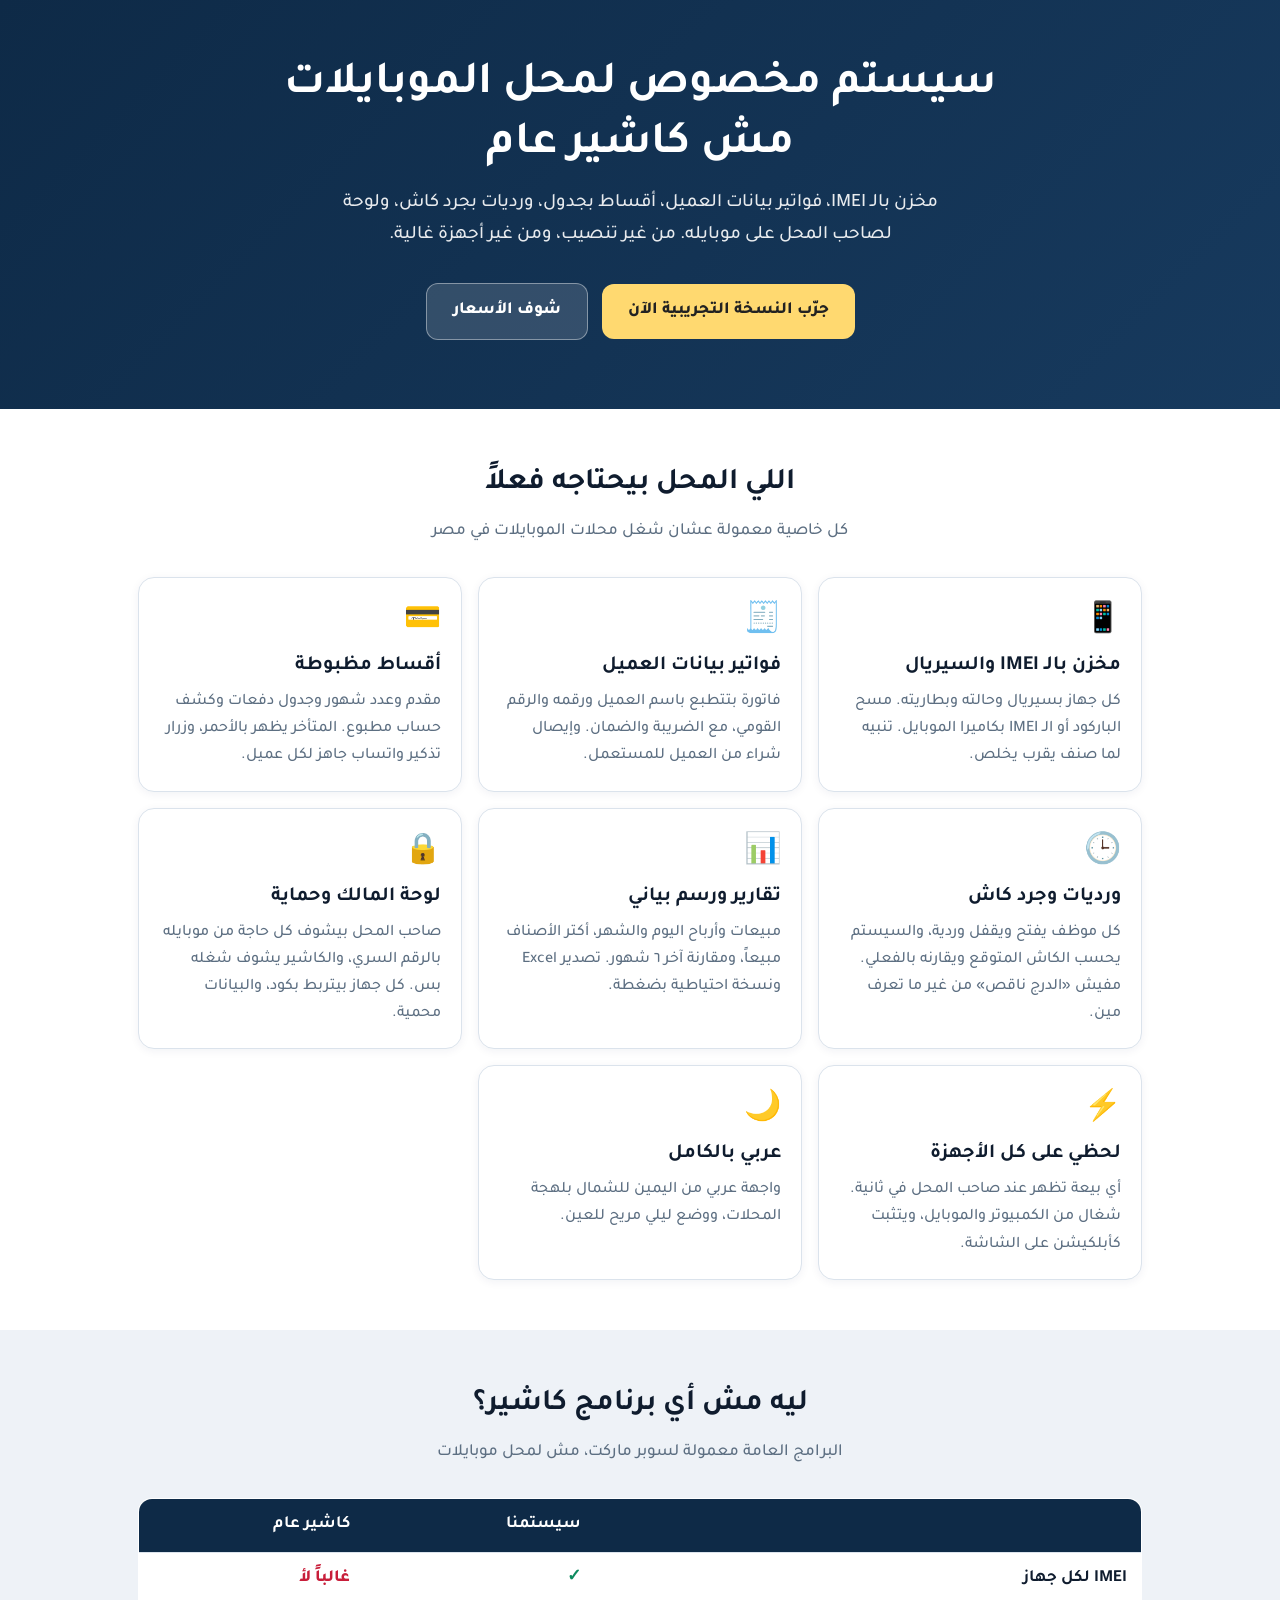
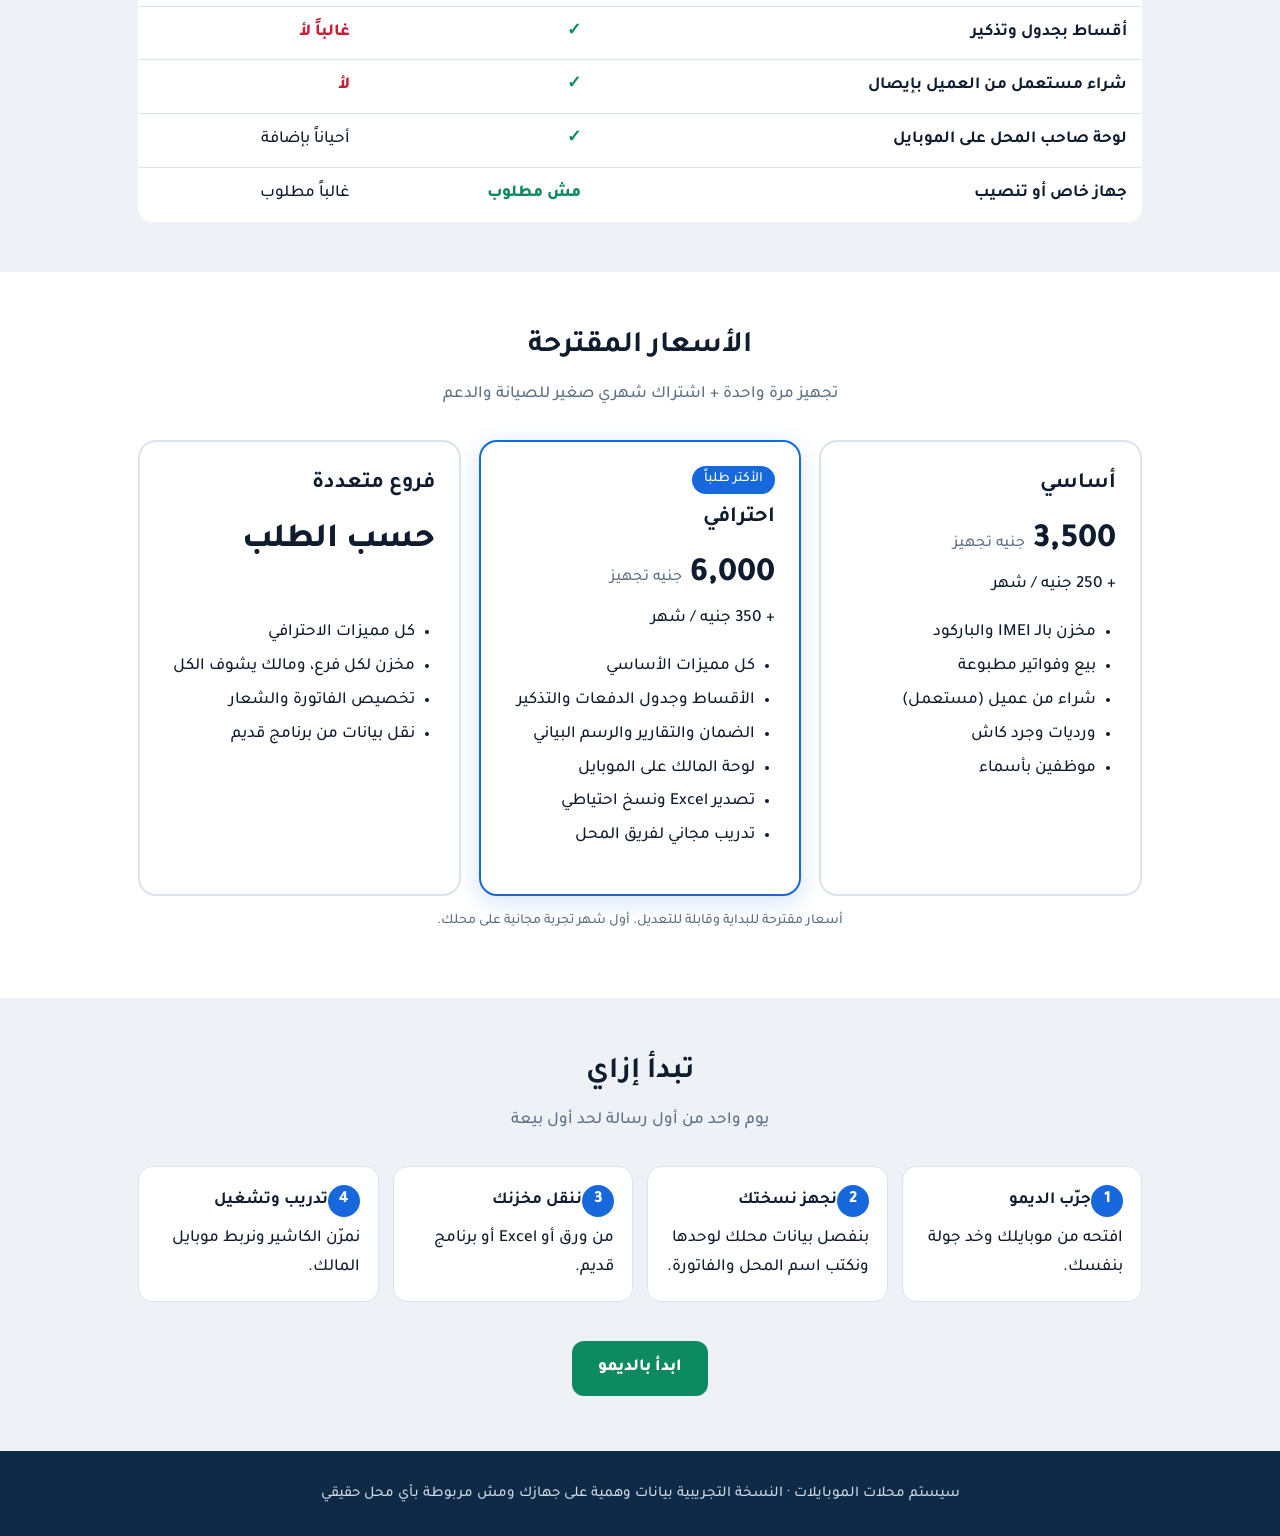
==== index.html @ eb91012e "add index.html" ====
<!doctype html>
<html lang="ar" dir="rtl">
<head>
<meta charset="utf-8">
<meta name="viewport" content="width=device-width,initial-scale=1">
<title>سيستم محلات الموبايلات: مخزن، IMEI، أقساط، ورديات</title>
<meta name="description" content="سيستم إدارة مخصوص لمحلات الموبايلات في مصر: مخزن بالسيريال، فواتير، أقساط، ورديات، تقارير ولوحة للمالك. يشتغل من أي موبايل أو كمبيوتر.">
<meta name="theme-color" content="#0e2a47">
<link rel="stylesheet" href="https://fonts.googleapis.com/css2?family=Tajawal:wght@400;500;700;800&display=swap">
<style>
:root{--navy:#0e2a47;--blue:#1668dc;--green:#0d8a5f;--ink:#0f1c2e;--mute:#5d6f82;--line:#dbe3ec;--bg:#eef2f7}
*{box-sizing:border-box}body{margin:0;font:500 17px/1.7 Tajawal,Tahoma,Arial,sans-serif;color:var(--ink);background:#fff}
a{color:inherit}.wrap{max-width:1040px;margin:0 auto;padding:0 18px}
.hero{background:linear-gradient(135deg,var(--navy),#173a5e);color:#fff;padding:56px 0 64px;text-align:center}
.hero h1{font-size:clamp(28px,5vw,46px);margin:0 0 12px;line-height:1.3}.hero p{margin:0 auto 26px;max-width:640px;opacity:.9;font-size:19px}
.btn{display:inline-block;padding:13px 26px;border-radius:12px;font-weight:800;text-decoration:none;margin:5px;font-size:17px}
.b1{background:#ffd970;color:#222}.b2{background:rgba(255,255,255,.14);color:#fff;border:1px solid rgba(255,255,255,.4)}
.b3{background:var(--green);color:#fff}
section{padding:50px 0}section.alt{background:var(--bg)}
h2{text-align:center;font-size:30px;margin:0 0 8px}.sub{text-align:center;color:var(--mute);margin:0 0 30px}
.grid{display:grid;grid-template-columns:repeat(auto-fit,minmax(250px,1fr));gap:16px}
.card{background:#fff;border:1px solid var(--line);border-radius:16px;padding:20px;box-shadow:0 2px 10px rgba(15,40,80,.06)}
.card h3{margin:0 0 6px;font-size:20px}.card p{margin:0;color:var(--mute);font-size:16px}.ic{font-size:30px}
.plans{display:grid;grid-template-columns:repeat(auto-fit,minmax(260px,1fr));gap:18px;align-items:stretch}
.plan{background:#fff;border:2px solid var(--line);border-radius:18px;padding:24px;display:flex;flex-direction:column}
.plan.top{border-color:var(--blue);box-shadow:0 6px 24px rgba(22,104,220,.18)}
.plan h3{margin:0;font-size:22px}.price{font-size:34px;font-weight:800;margin:10px 0 0}.price small{font-size:16px;color:var(--mute);font-weight:500}
.plan ul{padding:0 20px 0 0;margin:14px 0;flex:1}.plan li{margin:5px 0}
.tag{background:var(--blue);color:#fff;border-radius:99px;padding:2px 12px;font-size:14px;align-self:flex-start;margin-bottom:6px}
.steps{display:grid;grid-template-columns:repeat(auto-fit,minmax(200px,1fr));gap:14px;counter-reset:s}
.step{background:#fff;border-radius:14px;padding:18px;border:1px solid var(--line)}.step:before{counter-increment:s;content:counter(s);display:inline-flex;width:32px;height:32px;border-radius:50%;background:var(--blue);color:#fff;align-items:center;justify-content:center;font-weight:800;margin-bottom:8px}
.cmp{width:100%;border-collapse:collapse;background:#fff;border-radius:14px;overflow:hidden;border:1px solid var(--line)}
.cmp th,.cmp td{padding:12px 14px;text-align:right;border-bottom:1px solid var(--line)}.cmp th{background:var(--navy);color:#fff}.cmp td:first-child{font-weight:700}
.y{color:var(--green);font-weight:800}.n{color:#c81e3a;font-weight:800}
.note{color:var(--mute);font-size:14px;text-align:center;margin-top:14px}
footer{background:var(--navy);color:#cfd9e6;text-align:center;padding:30px 0;font-size:15px}
.cta{text-align:center}
</style>
</head>
<body>
<header class="hero"><div class="wrap">
  <h1>سيستم مخصوص لمحل الموبايلات<br>مش كاشير عام</h1>
  <p>مخزن بالـ IMEI، فواتير بيانات العميل، أقساط بجدول، ورديات بجرد كاش، ولوحة لصاحب المحل على موبايله. من غير تنصيب، ومن غير أجهزة غالية.</p>
  <a class="btn b1" href="demo/">جرّب النسخة التجريبية الآن</a>
  <a class="btn b2" href="#pricing">شوف الأسعار</a>
  <a class="btn b2 wa-cta" id="waTop" href="#" style="display:none">كلمنا واتساب</a>
</div></header>

<section><div class="wrap">
  <h2>اللي المحل بيحتاجه فعلاً</h2><p class="sub">كل خاصية معمولة عشان شغل محلات الموبايلات في مصر</p>
  <div class="grid">
    <div class="card"><div class="ic">📱</div><h3>مخزن بالـ IMEI والسيريال</h3><p>كل جهاز بسيريال وحالته وبطاريته. مسح الباركود أو الـ IMEI بكاميرا الموبايل. تنبيه لما صنف يقرب يخلص.</p></div>
    <div class="card"><div class="ic">🧾</div><h3>فواتير بيانات العميل</h3><p>فاتورة بتتطبع باسم العميل ورقمه والرقم القومي، مع الضريبة والضمان. وإيصال شراء من العميل للمستعمل.</p></div>
    <div class="card"><div class="ic">💳</div><h3>أقساط مظبوطة</h3><p>مقدم وعدد شهور وجدول دفعات وكشف حساب مطبوع. المتأخر يظهر بالأحمر، وزرار تذكير واتساب جاهز لكل عميل.</p></div>
    <div class="card"><div class="ic">🕒</div><h3>ورديات وجرد كاش</h3><p>كل موظف يفتح ويقفل وردية، والسيستم يحسب الكاش المتوقع ويقارنه بالفعلي. مفيش «الدرج ناقص» من غير ما تعرف مين.</p></div>
    <div class="card"><div class="ic">📊</div><h3>تقارير ورسم بياني</h3><p>مبيعات وأرباح اليوم والشهر، أكتر الأصناف مبيعاً، ومقارنة آخر ٦ شهور. تصدير Excel ونسخة احتياطية بضغطة.</p></div>
    <div class="card"><div class="ic">🔒</div><h3>لوحة المالك وحماية</h3><p>صاحب المحل بيشوف كل حاجة من موبايله بالرقم السري، والكاشير يشوف شغله بس. كل جهاز بيتربط بكود، والبيانات محمية.</p></div>
    <div class="card"><div class="ic">⚡</div><h3>لحظي على كل الأجهزة</h3><p>أي بيعة تظهر عند صاحب المحل في ثانية. شغال من الكمبيوتر والموبايل، ويتثبت كأبلكيشن على الشاشة.</p></div>
    <div class="card"><div class="ic">🌙</div><h3>عربي بالكامل</h3><p>واجهة عربي من اليمين للشمال بلهجة المحلات، ووضع ليلي مريح للعين.</p></div>
  </div>
</div></section>

<section class="alt"><div class="wrap">
  <h2>ليه مش أي برنامج كاشير؟</h2><p class="sub">البرامج العامة معمولة لسوبر ماركت، مش لمحل موبايلات</p>
  <table class="cmp"><thead><tr><th></th><th>سيستمنا</th><th>كاشير عام</th></tr></thead><tbody>
    <tr><td>IMEI لكل جهاز</td><td class="y">✓</td><td class="n">غالباً لأ</td></tr>
    <tr><td>أقساط بجدول وتذكير</td><td class="y">✓</td><td class="n">غالباً لأ</td></tr>
    <tr><td>شراء مستعمل من العميل بإيصال</td><td class="y">✓</td><td class="n">لأ</td></tr>
    <tr><td>لوحة صاحب المحل على الموبايل</td><td class="y">✓</td><td>أحياناً بإضافة</td></tr>
    <tr><td>جهاز خاص أو تنصيب</td><td class="y">مش مطلوب</td><td>غالباً مطلوب</td></tr>
  </tbody></table>
</div></section>

<section id="pricing"><div class="wrap">
  <h2>الأسعار المقترحة</h2><p class="sub">تجهيز مرة واحدة + اشتراك شهري صغير للصيانة والدعم</p>
  <div class="plans">
    <div class="plan"><h3>أساسي</h3><div class="price">3,500 <small>جنيه تجهيز</small></div><div>+ 250 جنيه / شهر</div>
      <ul><li>مخزن بالـ IMEI والباركود</li><li>بيع وفواتير مطبوعة</li><li>شراء من عميل (مستعمل)</li><li>ورديات وجرد كاش</li><li>موظفين بأسماء</li></ul></div>
    <div class="plan top"><span class="tag">الأكتر طلباً</span><h3>احترافي</h3><div class="price">6,000 <small>جنيه تجهيز</small></div><div>+ 350 جنيه / شهر</div>
      <ul><li>كل مميزات الأساسي</li><li>الأقساط وجدول الدفعات والتذكير</li><li>الضمان والتقارير والرسم البياني</li><li>لوحة المالك على الموبايل</li><li>تصدير Excel ونسخ احتياطي</li><li>تدريب مجاني لفريق المحل</li></ul></div>
    <div class="plan"><h3>فروع متعددة</h3><div class="price">حسب الطلب</div><div>&nbsp;</div>
      <ul><li>كل مميزات الاحترافي</li><li>مخزن لكل فرع، ومالك يشوف الكل</li><li>تخصيص الفاتورة والشعار</li><li>نقل بيانات من برنامج قديم</li></ul></div>
  </div>
  <p class="note">أسعار مقترحة للبداية وقابلة للتعديل. أول شهر تجربة مجانية على محلك.</p>
</div></section>

<section class="alt"><div class="wrap">
  <h2>تبدأ إزاي</h2><p class="sub">يوم واحد من أول رسالة لحد أول بيعة</p>
  <div class="steps">
    <div class="step"><b>جرّب الديمو</b><br>افتحه من موبايلك وخد جولة بنفسك.</div>
    <div class="step"><b>نجهز نسختك</b><br>بنفصل بيانات محلك لوحدها ونكتب اسم المحل والفاتورة.</div>
    <div class="step"><b>ننقل مخزنك</b><br>من ورق أو Excel أو برنامج قديم.</div>
    <div class="step"><b>تدريب وتشغيل</b><br>نمرّن الكاشير ونربط موبايل المالك.</div>
  </div>
  <div class="cta" style="margin-top:34px"><a class="btn b3" href="demo/">ابدأ بالديمو</a> <a class="btn b3 wa-cta" id="waBot" href="#" style="display:none">كلمنا واتساب</a></div>
</div></section>

<footer><div class="wrap">سيستم محلات الموبايلات · النسخة التجريبية بيانات وهمية على جهازك ومش مربوطة بأي محل حقيقي</div></footer>
<script>
/* حط رقم واتساب بالصيغة الدولية بدون + (مثال: 2010xxxxxxxx) عشان يظهر زرار التواصل */
var WA_NUMBER = '';
if (WA_NUMBER) document.querySelectorAll('.wa-cta').forEach(function (a) {
  a.href = 'https://wa.me/' + WA_NUMBER + '?text=' + encodeURIComponent('أهلاً، عايز أعرف أكتر عن سيستم محلات الموبايلات');
  a.style.display = 'inline-block';
});
</script>
</body>
</html>
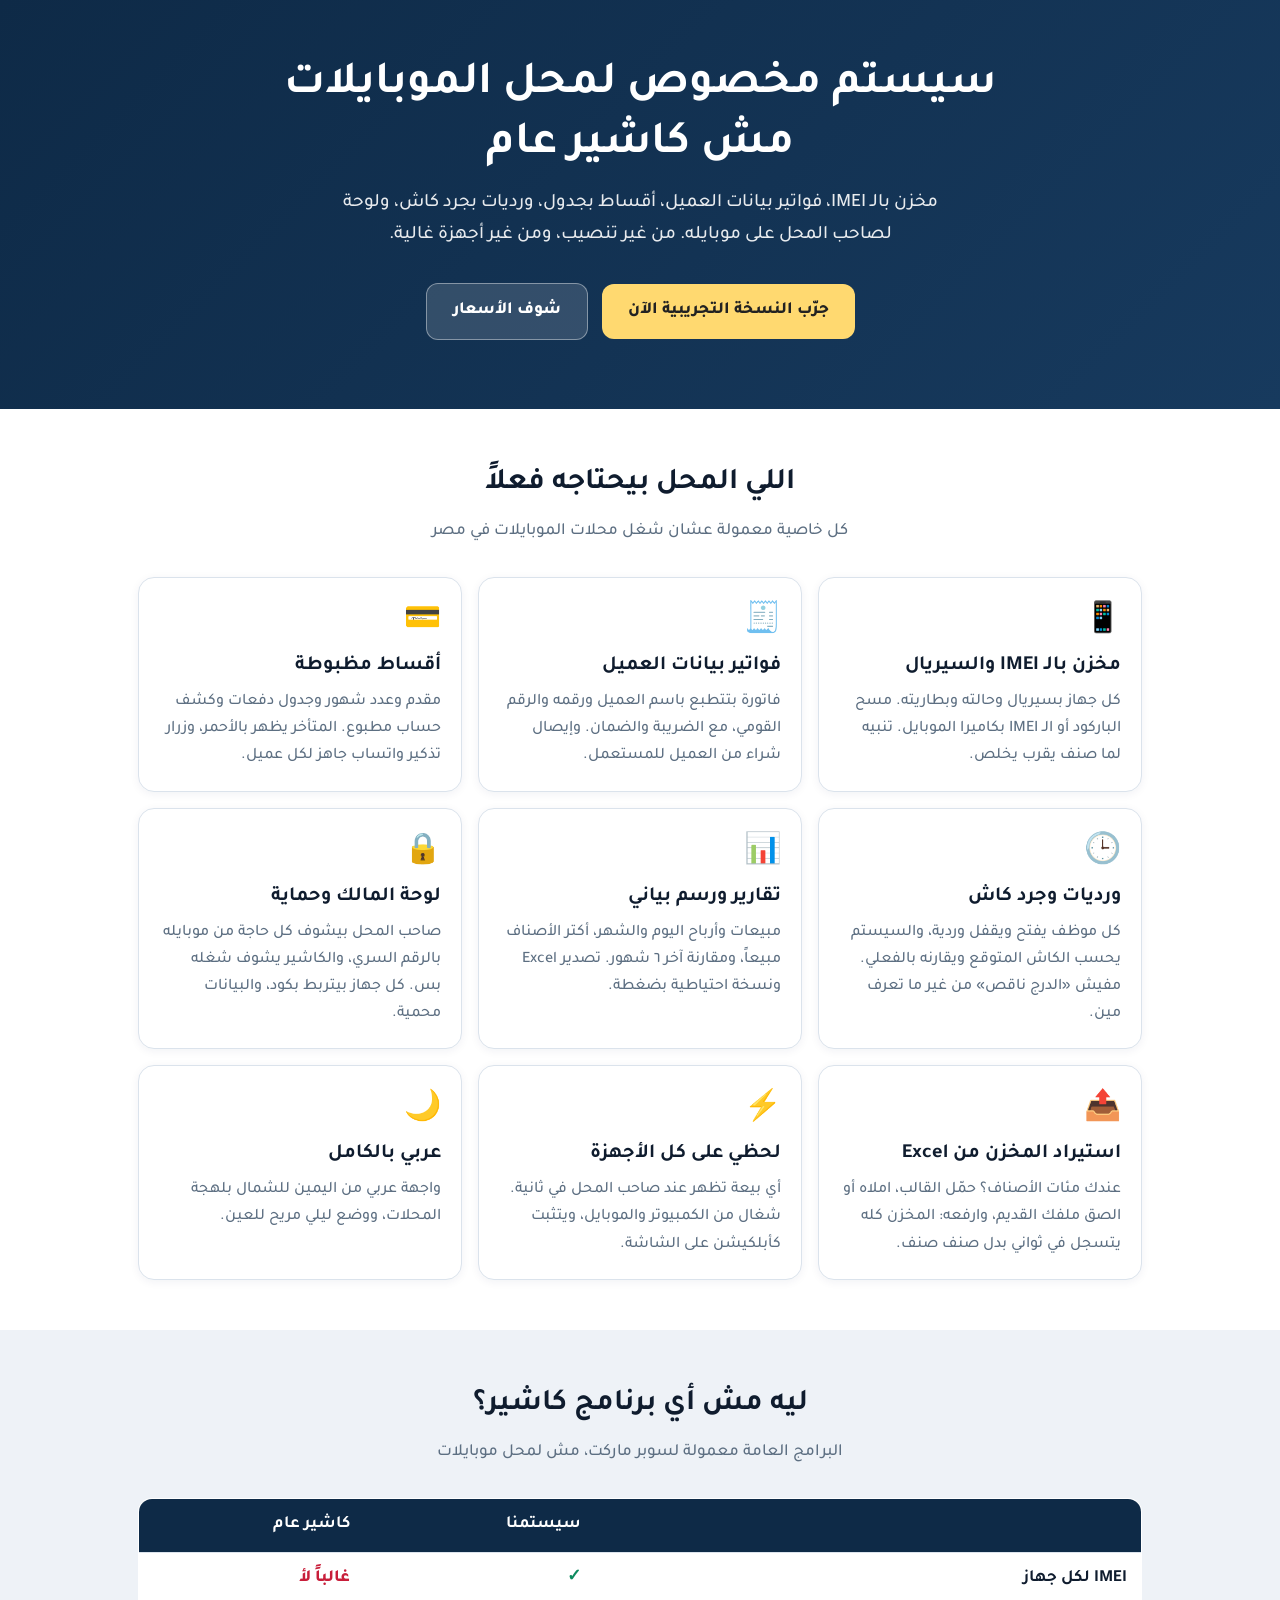
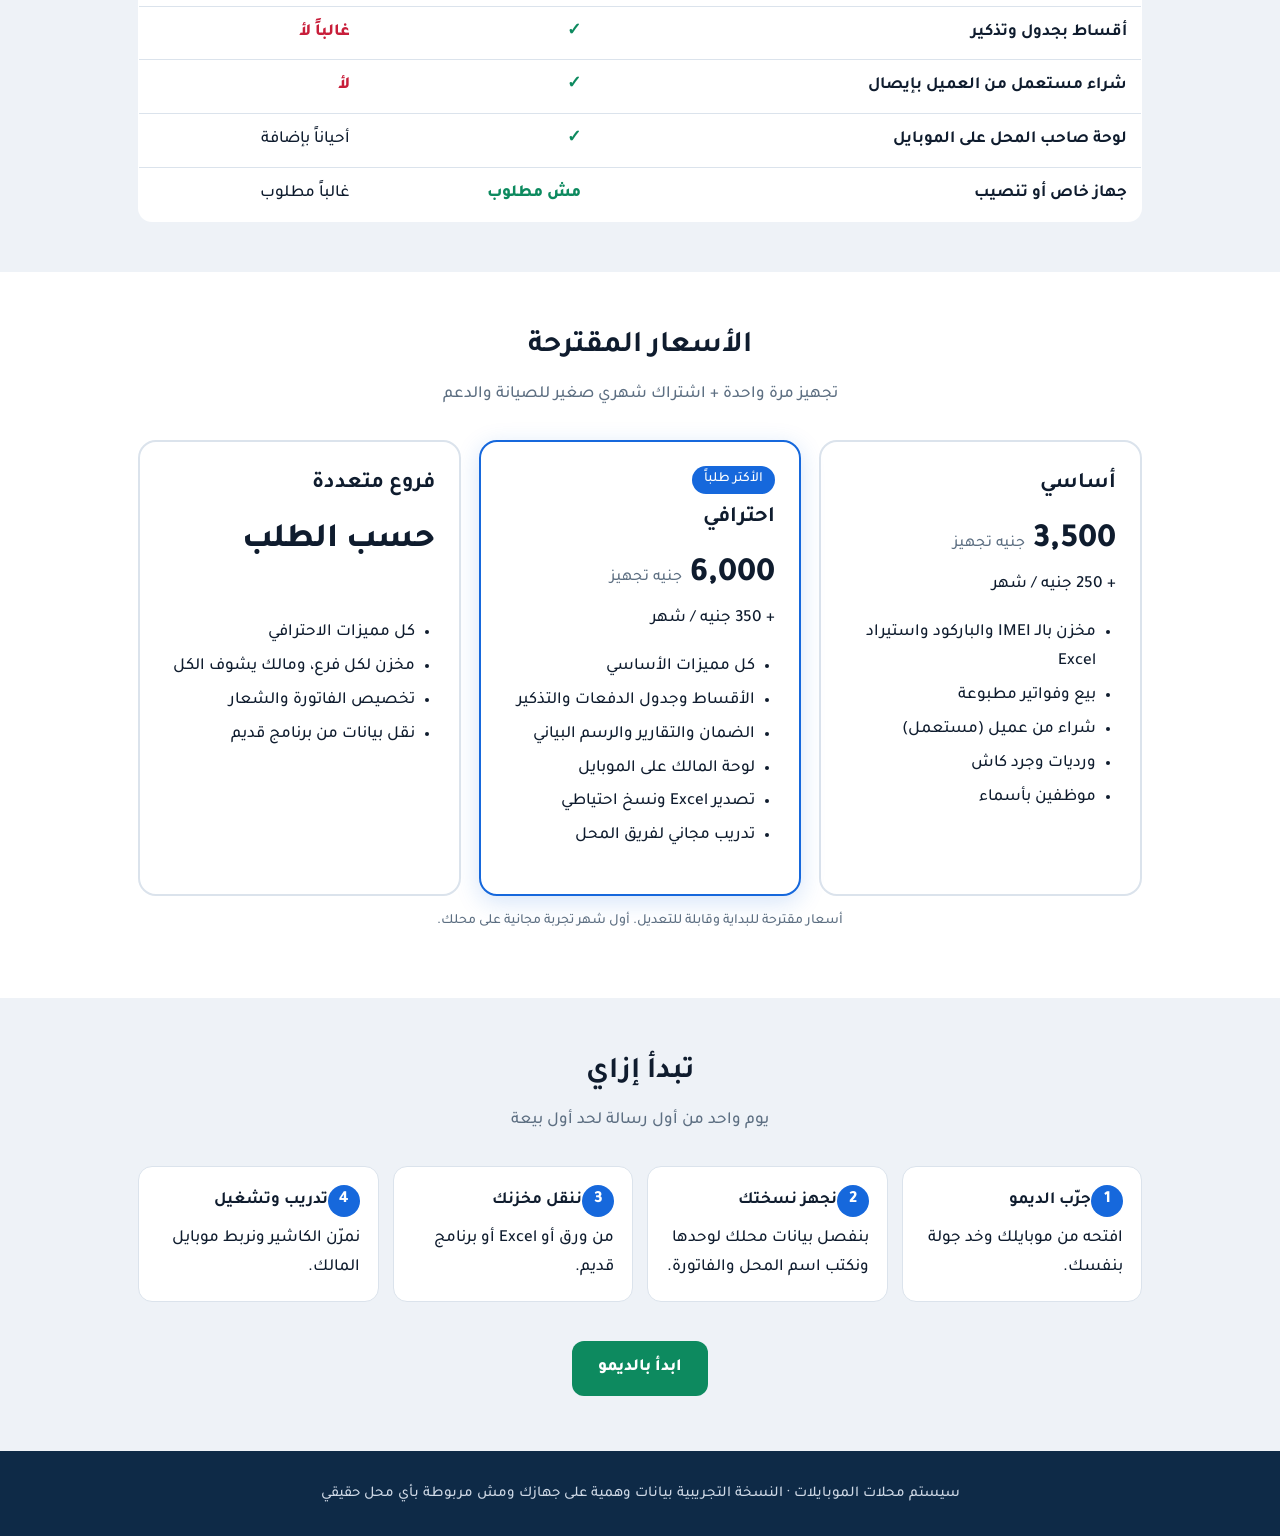
==== commit 9c7dc028: "bulk import + mobile" ====
--- a/index.html
+++ b/index.html
@@ -55,6 +55,7 @@
     <div class="card"><div class="ic">🕒</div><h3>ورديات وجرد كاش</h3><p>كل موظف يفتح ويقفل وردية، والسيستم يحسب الكاش المتوقع ويقارنه بالفعلي. مفيش «الدرج ناقص» من غير ما تعرف مين.</p></div>
     <div class="card"><div class="ic">📊</div><h3>تقارير ورسم بياني</h3><p>مبيعات وأرباح اليوم والشهر، أكتر الأصناف مبيعاً، ومقارنة آخر ٦ شهور. تصدير Excel ونسخة احتياطية بضغطة.</p></div>
     <div class="card"><div class="ic">🔒</div><h3>لوحة المالك وحماية</h3><p>صاحب المحل بيشوف كل حاجة من موبايله بالرقم السري، والكاشير يشوف شغله بس. كل جهاز بيتربط بكود، والبيانات محمية.</p></div>
+    <div class="card"><div class="ic">📤</div><h3>استيراد المخزن من Excel</h3><p>عندك مئات الأصناف؟ حمّل القالب، املاه أو الصق ملفك القديم، وارفعه: المخزن كله يتسجل في ثواني بدل صنف صنف.</p></div>
     <div class="card"><div class="ic">⚡</div><h3>لحظي على كل الأجهزة</h3><p>أي بيعة تظهر عند صاحب المحل في ثانية. شغال من الكمبيوتر والموبايل، ويتثبت كأبلكيشن على الشاشة.</p></div>
     <div class="card"><div class="ic">🌙</div><h3>عربي بالكامل</h3><p>واجهة عربي من اليمين للشمال بلهجة المحلات، ووضع ليلي مريح للعين.</p></div>
   </div>
@@ -75,7 +76,7 @@
   <h2>الأسعار المقترحة</h2><p class="sub">تجهيز مرة واحدة + اشتراك شهري صغير للصيانة والدعم</p>
   <div class="plans">
     <div class="plan"><h3>أساسي</h3><div class="price">3,500 <small>جنيه تجهيز</small></div><div>+ 250 جنيه / شهر</div>
-      <ul><li>مخزن بالـ IMEI والباركود</li><li>بيع وفواتير مطبوعة</li><li>شراء من عميل (مستعمل)</li><li>ورديات وجرد كاش</li><li>موظفين بأسماء</li></ul></div>
+      <ul><li>مخزن بالـ IMEI والباركود واستيراد Excel</li><li>بيع وفواتير مطبوعة</li><li>شراء من عميل (مستعمل)</li><li>ورديات وجرد كاش</li><li>موظفين بأسماء</li></ul></div>
     <div class="plan top"><span class="tag">الأكتر طلباً</span><h3>احترافي</h3><div class="price">6,000 <small>جنيه تجهيز</small></div><div>+ 350 جنيه / شهر</div>
       <ul><li>كل مميزات الأساسي</li><li>الأقساط وجدول الدفعات والتذكير</li><li>الضمان والتقارير والرسم البياني</li><li>لوحة المالك على الموبايل</li><li>تصدير Excel ونسخ احتياطي</li><li>تدريب مجاني لفريق المحل</li></ul></div>
     <div class="plan"><h3>فروع متعددة</h3><div class="price">حسب الطلب</div><div>&nbsp;</div>
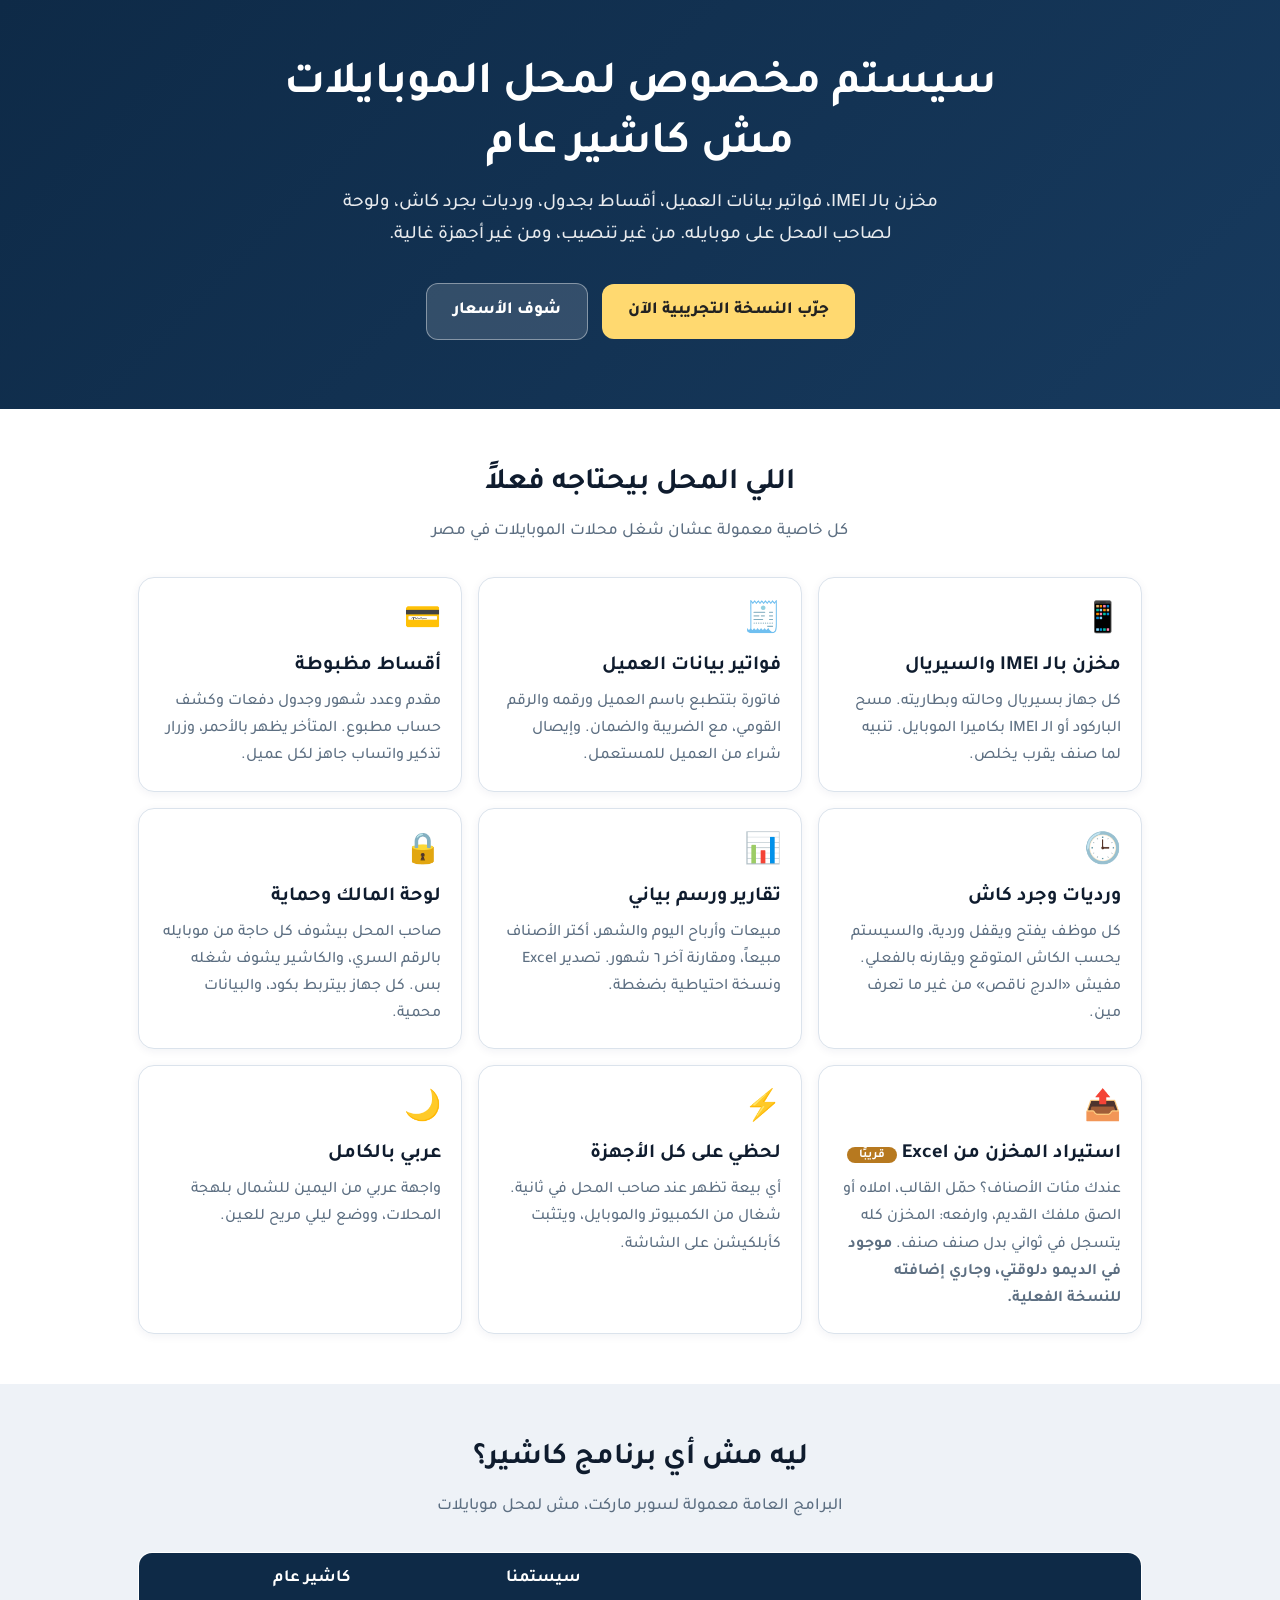
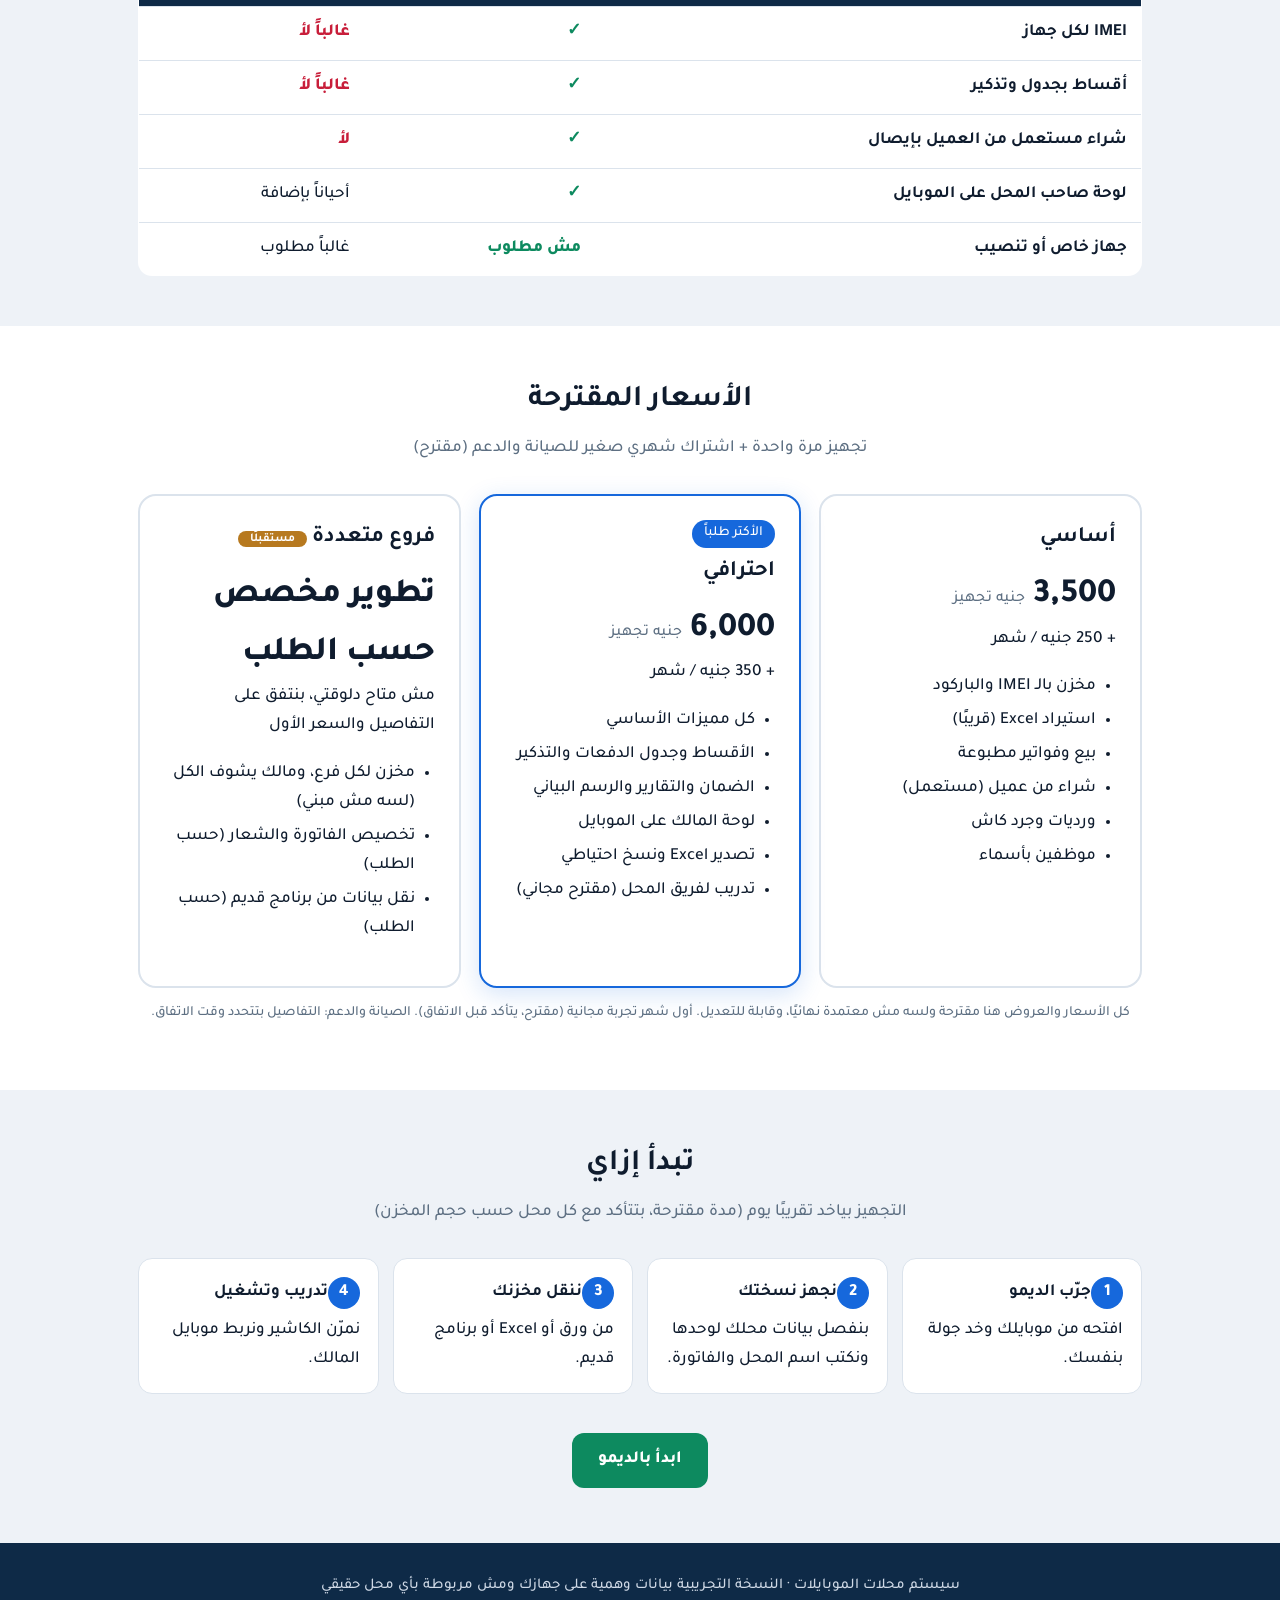
==== commit e059e336: "pitch accuracy pass" ====
--- a/index.html
+++ b/index.html
@@ -55,7 +55,7 @@
     <div class="card"><div class="ic">🕒</div><h3>ورديات وجرد كاش</h3><p>كل موظف يفتح ويقفل وردية، والسيستم يحسب الكاش المتوقع ويقارنه بالفعلي. مفيش «الدرج ناقص» من غير ما تعرف مين.</p></div>
     <div class="card"><div class="ic">📊</div><h3>تقارير ورسم بياني</h3><p>مبيعات وأرباح اليوم والشهر، أكتر الأصناف مبيعاً، ومقارنة آخر ٦ شهور. تصدير Excel ونسخة احتياطية بضغطة.</p></div>
     <div class="card"><div class="ic">🔒</div><h3>لوحة المالك وحماية</h3><p>صاحب المحل بيشوف كل حاجة من موبايله بالرقم السري، والكاشير يشوف شغله بس. كل جهاز بيتربط بكود، والبيانات محمية.</p></div>
-    <div class="card"><div class="ic">📤</div><h3>استيراد المخزن من Excel</h3><p>عندك مئات الأصناف؟ حمّل القالب، املاه أو الصق ملفك القديم، وارفعه: المخزن كله يتسجل في ثواني بدل صنف صنف.</p></div>
+    <div class="card"><div class="ic">📤</div><h3>استيراد المخزن من Excel <span class="tag" style="font-size:12px;background:#b7791f">قريبًا</span></h3><p>عندك مئات الأصناف؟ حمّل القالب، املاه أو الصق ملفك القديم، وارفعه: المخزن كله يتسجل في ثواني بدل صنف صنف. <b>موجود في الديمو دلوقتي، وجاري إضافته للنسخة الفعلية.</b></p></div>
     <div class="card"><div class="ic">⚡</div><h3>لحظي على كل الأجهزة</h3><p>أي بيعة تظهر عند صاحب المحل في ثانية. شغال من الكمبيوتر والموبايل، ويتثبت كأبلكيشن على الشاشة.</p></div>
     <div class="card"><div class="ic">🌙</div><h3>عربي بالكامل</h3><p>واجهة عربي من اليمين للشمال بلهجة المحلات، ووضع ليلي مريح للعين.</p></div>
   </div>
@@ -73,20 +73,20 @@
 </div></section>
 
 <section id="pricing"><div class="wrap">
-  <h2>الأسعار المقترحة</h2><p class="sub">تجهيز مرة واحدة + اشتراك شهري صغير للصيانة والدعم</p>
+  <h2>الأسعار المقترحة</h2><p class="sub">تجهيز مرة واحدة + اشتراك شهري صغير للصيانة والدعم (مقترح)</p>
   <div class="plans">
     <div class="plan"><h3>أساسي</h3><div class="price">3,500 <small>جنيه تجهيز</small></div><div>+ 250 جنيه / شهر</div>
-      <ul><li>مخزن بالـ IMEI والباركود واستيراد Excel</li><li>بيع وفواتير مطبوعة</li><li>شراء من عميل (مستعمل)</li><li>ورديات وجرد كاش</li><li>موظفين بأسماء</li></ul></div>
+      <ul><li>مخزن بالـ IMEI والباركود</li><li>استيراد Excel (قريبًا)</li><li>بيع وفواتير مطبوعة</li><li>شراء من عميل (مستعمل)</li><li>ورديات وجرد كاش</li><li>موظفين بأسماء</li></ul></div>
     <div class="plan top"><span class="tag">الأكتر طلباً</span><h3>احترافي</h3><div class="price">6,000 <small>جنيه تجهيز</small></div><div>+ 350 جنيه / شهر</div>
-      <ul><li>كل مميزات الأساسي</li><li>الأقساط وجدول الدفعات والتذكير</li><li>الضمان والتقارير والرسم البياني</li><li>لوحة المالك على الموبايل</li><li>تصدير Excel ونسخ احتياطي</li><li>تدريب مجاني لفريق المحل</li></ul></div>
-    <div class="plan"><h3>فروع متعددة</h3><div class="price">حسب الطلب</div><div>&nbsp;</div>
-      <ul><li>كل مميزات الاحترافي</li><li>مخزن لكل فرع، ومالك يشوف الكل</li><li>تخصيص الفاتورة والشعار</li><li>نقل بيانات من برنامج قديم</li></ul></div>
+      <ul><li>كل مميزات الأساسي</li><li>الأقساط وجدول الدفعات والتذكير</li><li>الضمان والتقارير والرسم البياني</li><li>لوحة المالك على الموبايل</li><li>تصدير Excel ونسخ احتياطي</li><li>تدريب لفريق المحل (مقترح مجاني)</li></ul></div>
+    <div class="plan"><h3>فروع متعددة <span class="tag" style="font-size:12px;background:#b7791f">مستقبلًا</span></h3><div class="price">تطوير مخصص حسب الطلب</div><div>مش متاح دلوقتي، بنتفق على التفاصيل والسعر الأول</div>
+      <ul><li>مخزن لكل فرع، ومالك يشوف الكل (لسه مش مبني)</li><li>تخصيص الفاتورة والشعار (حسب الطلب)</li><li>نقل بيانات من برنامج قديم (حسب الطلب)</li></ul></div>
   </div>
-  <p class="note">أسعار مقترحة للبداية وقابلة للتعديل. أول شهر تجربة مجانية على محلك.</p>
+  <p class="note">كل الأسعار والعروض هنا مقترحة ولسه مش معتمدة نهائيًا، وقابلة للتعديل. أول شهر تجربة مجانية (مقترح، يتأكد قبل الاتفاق). الصيانة والدعم: التفاصيل بتتحدد وقت الاتفاق.</p>
 </div></section>
 
 <section class="alt"><div class="wrap">
-  <h2>تبدأ إزاي</h2><p class="sub">يوم واحد من أول رسالة لحد أول بيعة</p>
+  <h2>تبدأ إزاي</h2><p class="sub">التجهيز بياخد تقريبًا يوم (مدة مقترحة، بتتأكد مع كل محل حسب حجم المخزن)</p>
   <div class="steps">
     <div class="step"><b>جرّب الديمو</b><br>افتحه من موبايلك وخد جولة بنفسك.</div>
     <div class="step"><b>نجهز نسختك</b><br>بنفصل بيانات محلك لوحدها ونكتب اسم المحل والفاتورة.</div>
